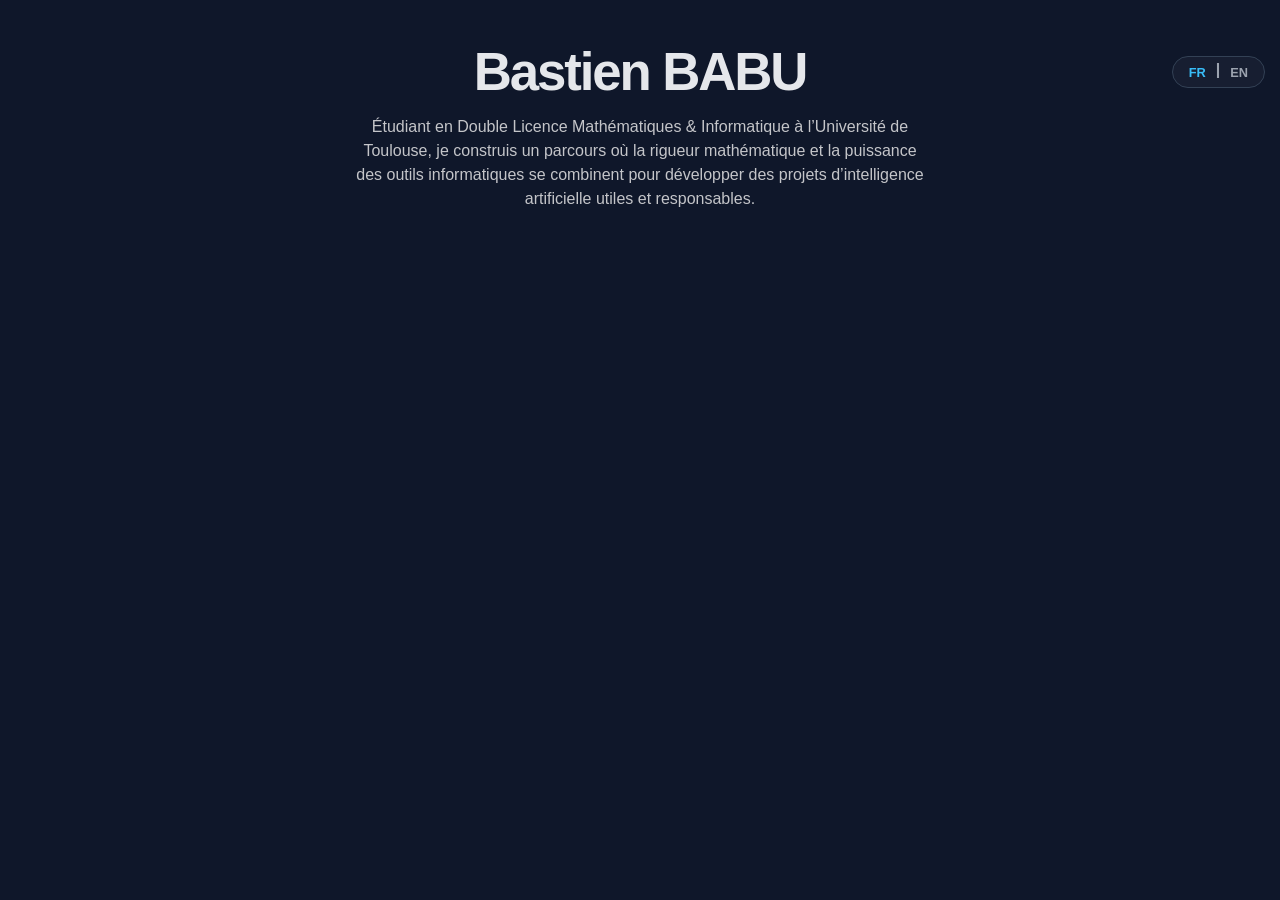
==== index.html @ a05d89ae "postionnement et design du boutonlangue" ====
<!DOCTYPE html>
<html lang="fr">
<head>
    <meta charset="UTF-8">
    <meta name="viewport" content="width=device-width, initial-scale=1.0">
    <title>Bastien BABU | Mathématiques & Informatique</title>
    <link rel="stylesheet" href="css/style.css">
</head>

<body>

    <header>
        <div class="hero">
            <div class="lang-choice">
                <button id="fr-btn" class="btn-langue active">FR</button>
                <span class="pipe">|</span>
                <button id="en-btn" class="btn-langue">EN</button>
            </div>
            
            <h1 class="h-name">Bastien BABU</h1>
            <p class="h-para"> Étudiant en Double Licence Mathématiques & Informatique à l’Université de Toulouse, 
                je construis un parcours où la rigueur mathématique et la puissance des outils informatiques 
                se combinent pour développer des projets d’intelligence artificielle utiles et responsables.
            </p>
        </div>
        

    </header>

    <main> 
        <section id="hero">
        </section>

        
    </main>

    <script src="js/script.js"></script>
</body>
</html>
---- css/style.css ----
* {
    margin:0;
    padding:0;
    box-sizing: border-box;
}

body {
    background-color: #0f172a;
    color: #d1d5db;           
    font-family: -apple-system, sans-serif; 
    padding: 30px 40px;
}

.hero {
    max-width: 800px;     
    margin: 10px auto 80px auto; 
    text-align: center;   
    position: relative;
}

.h-name {
    color: #e5e7eb;     
    font-size: 3.3rem;
    font-weight: 800;
    letter-spacing: -0.04em; 
    margin-bottom: 12px;
    line-height: 1.2;
}

.h-para {
    font-size: 1rem;
    color: #c4c5c9;
    max-width: 580px;
    margin: 0 auto;
    text-align: center;
    line-height: 1.5;
}

.lang-choice {
    position: absolute;
    top: 16px;
    right: -225px;
    
    background: rgba(255, 255, 255, 0.03); 
    border: 1px solid #334155;            
    padding: 6px 16px;
    border-radius: 100px;                
    
    display: flex;
    align-items: center;
    gap: 10px;
}

.pipe {
    color: #9ca3af; 
    font-weight: 600;
    position: relative;
    top: -2px;
}

.btn-langue {
    background: none;
    border: none;
    color: #9ca3af;      
    font-size: 0.8rem;
    font-weight: 700;
    cursor: pointer;
}

.btn-langue.active {
    color: #38bdf8;      
}
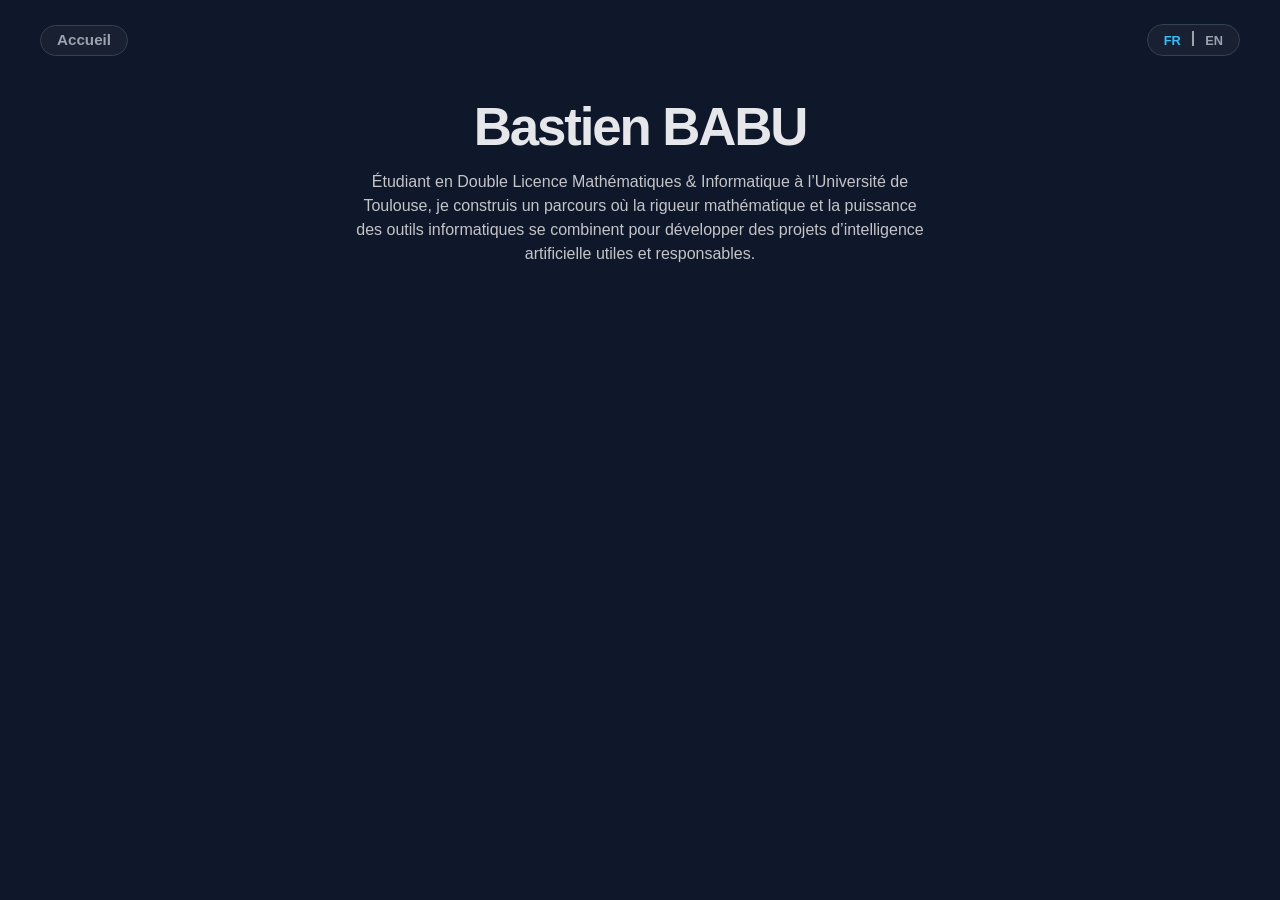
==== commit 04cc59f7: "ajout nav bar minimaliste et ajustement des positions" ====
--- a/index.html
+++ b/index.html
@@ -3,32 +3,35 @@
 <head>
     <meta charset="UTF-8">
     <meta name="viewport" content="width=device-width, initial-scale=1.0">
-    <title>Bastien BABU | Mathématiques & Informatique</title>
+    <title>Bastien BABU | Home</title>
     <link rel="stylesheet" href="css/style.css">
 </head>
 
 <body>
 
-    <header>
-        <div class="hero">
-            <div class="lang-choice">
-                <button id="fr-btn" class="btn-langue active">FR</button>
-                <span class="pipe">|</span>
-                <button id="en-btn" class="btn-langue">EN</button>
-            </div>
-            
+    <!-- Header des boutons flottant -->
+    <header class="top-ctrl">
+        <div class="btn-container">
+            <button class="home-btn" onclick="window.location.href='index.html'">
+                Accueil
+            </button>
+        </div>
+
+        <div class="btn-container">
+            <button id="fr-btn" class="btn-langue active">FR</button>
+            <span class="pipe">|</span>
+            <button id="en-btn" class="btn-langue">EN</button>
+        </div>  
+    </header>
+
+    <main> 
+        <!-- Hero section -->
+        <section id="hero">
             <h1 class="h-name">Bastien BABU</h1>
             <p class="h-para"> Étudiant en Double Licence Mathématiques & Informatique à l’Université de Toulouse, 
                 je construis un parcours où la rigueur mathématique et la puissance des outils informatiques 
                 se combinent pour développer des projets d’intelligence artificielle utiles et responsables.
             </p>
-        </div>
-        
-
-    </header>
-
-    <main> 
-        <section id="hero">
         </section>
 
         
--- a/css/style.css
+++ b/css/style.css
@@ -9,40 +9,63 @@
     background-color: #0f172a;
     color: #d1d5db;           
     font-family: -apple-system, sans-serif; 
-    padding: 30px 40px;
+    padding: 100px 40px;
 }
 
-.hero {
-    max-width: 800px;     
-    margin: 10px auto 80px auto; 
-    text-align: center;   
-    position: relative;
+.top-ctrl {
+    position: fixed;
+    top: 24px;
+    left: 40px;
+    right: 40px;
+
+    display: flex;
+    justify-content: space-between;
+    align-items: center;
+
 }
 
-.h-name {
+.home-btn {
+    background: none;
+    border: none;
+    font-size: 0.95rem;
+    font-weight: 600;
+    color: #9ca3af;
+    cursor: pointer;
+    position: relative;
+    top: -1px;
+}
+
+.home-btn:hover {
+    color: #38bdf8;
+    transition: 300ms;
+}
+
+#hero {
+    max-width: 800px;     
+    margin: -5px auto 80px auto; 
+    text-align: center;   
+}
+
+#hero h1{
     color: #e5e7eb;     
     font-size: 3.3rem;
     font-weight: 800;
     letter-spacing: -0.04em; 
     margin-bottom: 12px;
     line-height: 1.2;
+
 }
 
-.h-para {
+#hero p{
     font-size: 1rem;
     color: #c4c5c9;
     max-width: 580px;
     margin: 0 auto;
-    text-align: center;
     line-height: 1.5;
 }
 
-.lang-choice {
-    position: absolute;
-    top: 16px;
-    right: -225px;
-    
-    background: rgba(255, 255, 255, 0.03); 
+.btn-container {
+    background: rgba(255, 255, 255, 0.04); 
     border: 1px solid #334155;            
     padding: 6px 16px;
     border-radius: 100px;                
@@ -76,3 +99,4 @@
 
 
 
+
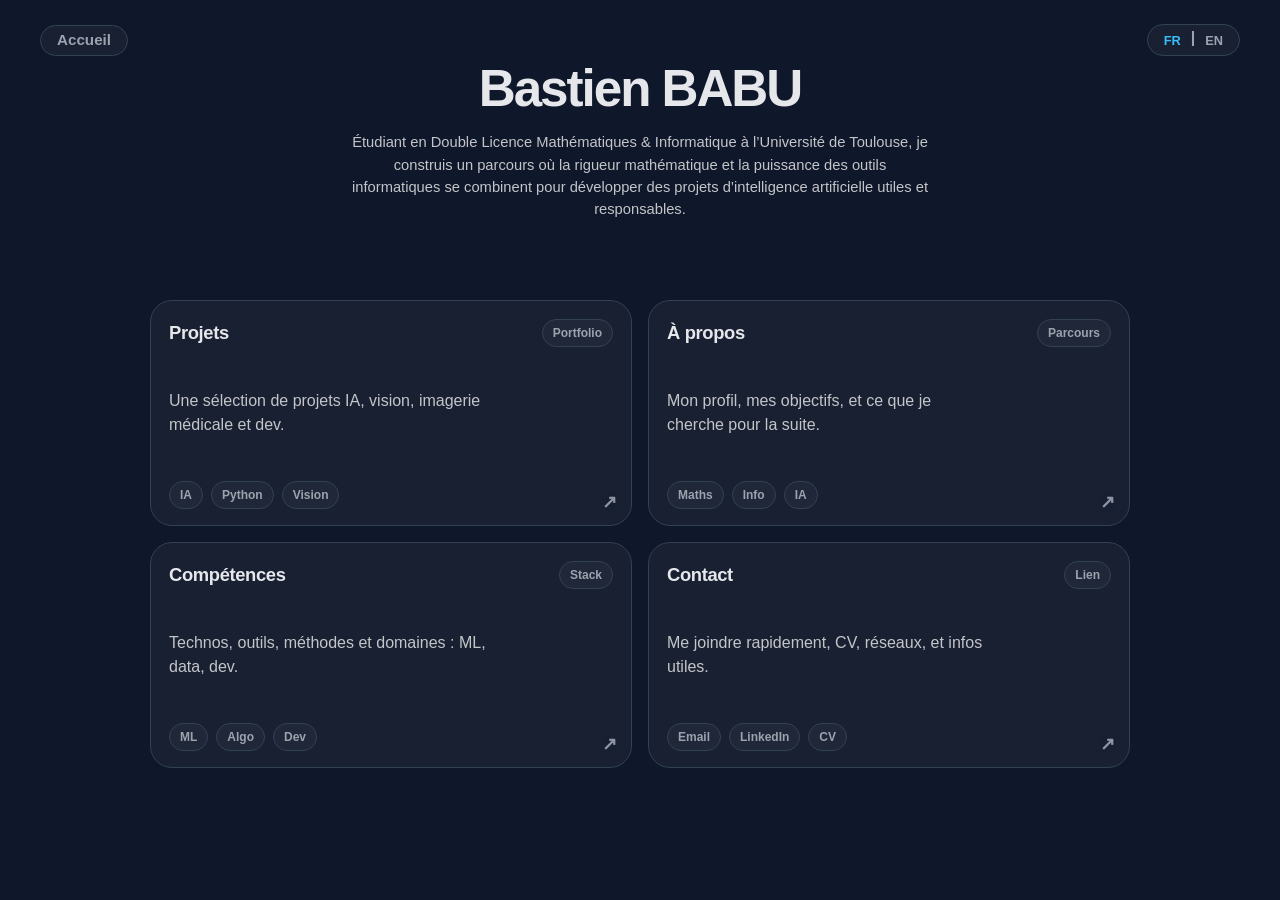
==== commit 9b628f97: "Reprise site + ajout des 4 grilles ( noms temporaires)" ====
--- a/index.html
+++ b/index.html
@@ -34,6 +34,58 @@
             </p>
         </section>
 
+        <!-- Corps de page, Grid section -->
+        <section class="nav-grid" aria-label="Navigation principale">
+            <a class="nav-card" href="projects.html">
+                <div class="nav-card-top">
+                <h2>Projets</h2>
+                <span class="nav-chip">Portfolio</span>
+                </div>
+                <p>Une sélection de projets IA, vision, imagerie médicale et dev.</p>
+                <div class="nav-tags">
+                <span>IA</span><span>Python</span><span>Vision</span>
+                </div>
+                <span class="nav-arrow" aria-hidden="true">↗</span>
+            </a>
+
+            <a class="nav-card" href="about.html">
+                <div class="nav-card-top">
+                <h2>À propos</h2>
+                <span class="nav-chip">Parcours</span>
+                </div>
+                <p>Mon profil, mes objectifs, et ce que je cherche pour la suite.</p>
+                <div class="nav-tags">
+                <span>Maths</span><span>Info</span><span>IA</span>
+                </div>
+                <span class="nav-arrow" aria-hidden="true">↗</span>
+            </a>
+
+            <a class="nav-card" href="skills.html">
+                <div class="nav-card-top">
+                <h2>Compétences</h2>
+                <span class="nav-chip">Stack</span>
+                </div>
+                <p>Technos, outils, méthodes et domaines : ML, data, dev.</p>
+                <div class="nav-tags">
+                <span>ML</span><span>Algo</span><span>Dev</span>
+                </div>
+                <span class="nav-arrow" aria-hidden="true">↗</span>
+            </a>
+
+            <a class="nav-card" href="contact.html">
+                <div class="nav-card-top">
+                <h2>Contact</h2>
+                <span class="nav-chip">Lien</span>
+                </div>
+                <p>Me joindre rapidement, CV, réseaux, et infos utiles.</p>
+                <div class="nav-tags">
+                <span>Email</span><span>LinkedIn</span><span>CV</span>
+                </div>
+                <span class="nav-arrow" aria-hidden="true">↗</span>
+            </a>
+        </section>
+
+
         
     </main>
 
--- a/css/style.css
+++ b/css/style.css
@@ -9,7 +9,7 @@
     background-color: #0f172a;
     color: #d1d5db;           
     font-family: -apple-system, sans-serif; 
-    padding: 100px 40px;
+    padding: 68px 40px;
 }
 
 .top-ctrl {
@@ -37,18 +37,18 @@
 
 .home-btn:hover {
     color: #38bdf8;
-    transition: 300ms;
+    transition: 200ms;
 }
 
 #hero {
     max-width: 800px;     
-    margin: -5px auto 80px auto; 
-    text-align: center;   
+    margin: -10px auto 80px auto; 
+    text-align: center;  
 }
 
 #hero h1{
     color: #e5e7eb;     
-    font-size: 3.3rem;
+    font-size: 3.2rem;
     font-weight: 800;
     letter-spacing: -0.04em; 
     margin-bottom: 12px;
@@ -57,7 +57,7 @@
 }
 
 #hero p{
-    font-size: 1rem;
+    font-size: 0.92rem;
     color: #c4c5c9;
     max-width: 580px;
     margin: 0 auto;
@@ -100,3 +100,150 @@
 
 
 
+
+
+
+
+
+
+
+
+
+
+
+
+
+
+
+
+
+
+
+
+/* --- NAV GRID (4 grosses tuiles 2x2) --- */
+.nav-grid{
+    max-width: 980px;
+    margin: 26px auto 0 auto;
+
+    display: grid;
+    grid-template-columns: 1fr 1fr;
+    gap: 16px;
+
+    /* Prend “tout le reste” visuellement */
+    min-height: 52vh;
+}
+
+.nav-card{
+    position: relative;
+    overflow: hidden;
+    text-decoration: none;
+
+    background: rgba(255,255,255,0.04);
+    border: 1px solid #334155;
+    border-radius: 22px;
+
+    padding: 18px 18px 16px 18px;
+
+    display: flex;
+    flex-direction: column;
+    justify-content: space-between;
+
+    transition: transform 220ms ease, border-color 220ms ease, background 220ms ease;
+}
+
+/* Top line (titre + chip) */
+.nav-card-top{
+    display: flex;
+    align-items: center;
+    justify-content: space-between;
+    gap: 12px;
+}
+
+.nav-card h2{
+    color: #e5e7eb;
+    font-size: 1.15rem;
+    font-weight: 800;
+    letter-spacing: -0.02em;
+}
+
+.nav-chip{
+    font-size: 0.75rem;
+    font-weight: 800;
+    color: #9ca3af;
+    border: 1px solid #334155;
+    background: rgba(255,255,255,0.03);
+    padding: 6px 10px;
+    border-radius: 100px;
+}
+
+/* Preview text */
+.nav-card p{
+    margin-top: 12px;
+    color: #c4c5c9;
+    line-height: 1.5;
+    max-width: 36ch;
+}
+
+/* Tags */
+.nav-tags{
+    display: flex;
+    gap: 8px;
+    flex-wrap: wrap;
+    margin-top: 14px;
+}
+
+.nav-tags span{
+    font-size: 0.75rem;
+    font-weight: 800;
+    color: #9ca3af;
+
+    border: 1px solid #334155;
+    background: rgba(255,255,255,0.03);
+    padding: 6px 10px;
+    border-radius: 100px;
+}
+
+/* Arrow indicator */
+.nav-arrow{
+    position: absolute;
+    right: 14px;
+    bottom: 12px;
+    color: #9ca3af;
+    font-weight: 900;
+    font-size: 1.1rem;
+    opacity: 0.9;
+    transform: translateY(0);
+    transition: transform 220ms ease, color 220ms ease;
+}
+
+/* Premium hover */
+.nav-card:hover{
+    transform: translateY(-2px);
+    border-color: rgba(56,189,248,0.75);
+    background: rgba(255,255,255,0.055);
+}
+
+.nav-card:hover .nav-arrow{
+    color: #38bdf8;
+    transform: translateY(-2px);
+}
+
+/* Accessibilité (clavier) */
+.nav-card:focus{
+    outline: none;
+}
+
+.nav-card:focus-visible{
+    border-color: #38bdf8;
+    box-shadow: 0 0 0 3px rgba(56,189,248,0.18);
+}
+
+/* Responsive */
+@media (max-width: 760px){
+    .nav-grid{
+        grid-template-columns: 1fr;
+        min-height: auto;
+    }
+}
+
+
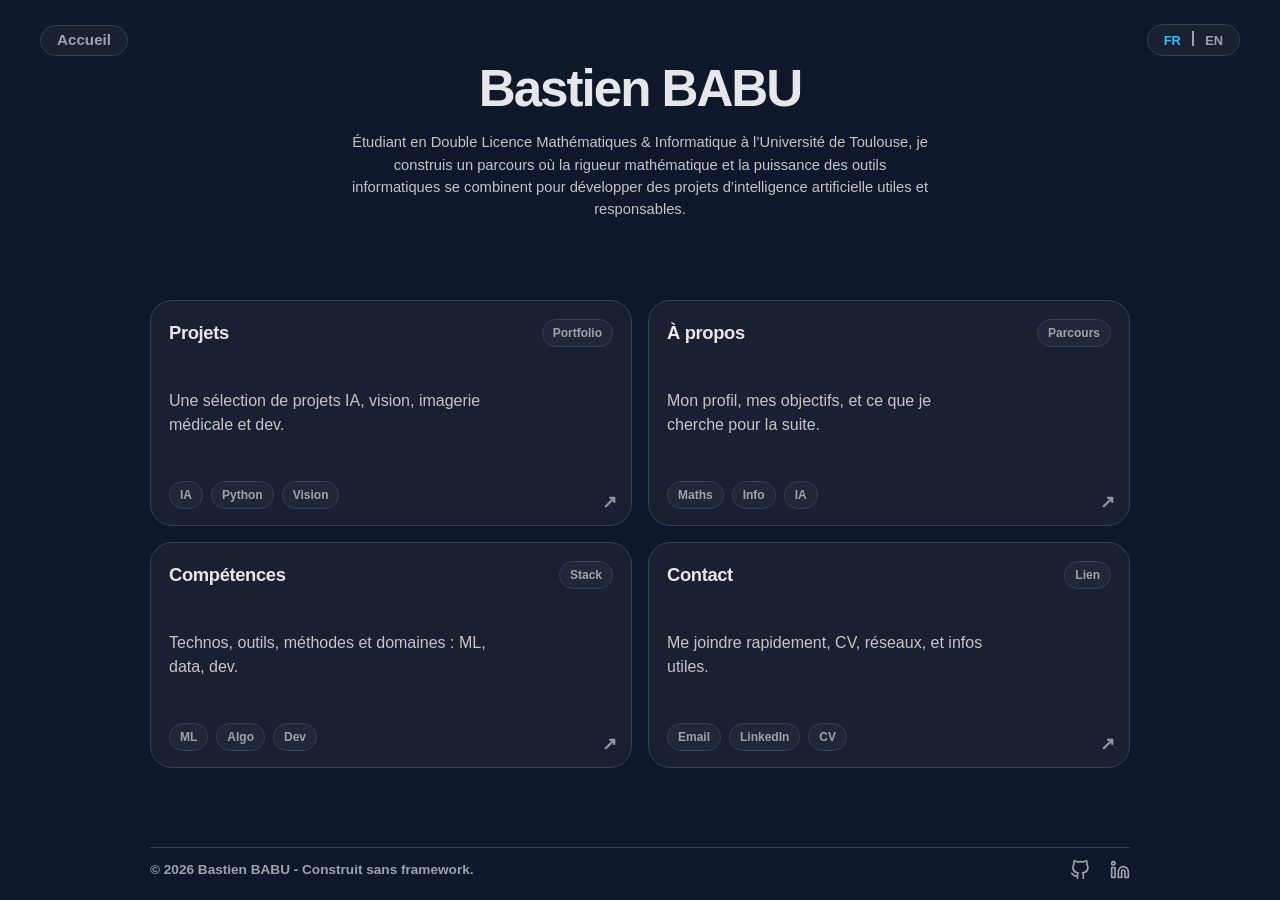
==== commit 5b3d6474: "Ajout footer, copyright + réseaux sociaux (linkedin, github)" ====
--- a/index.html
+++ b/index.html
@@ -89,6 +89,29 @@
         
     </main>
 
+
+    <footer class="site-footer">
+        <div class="footer-content">
+            <p>© 2026 Bastien BABU - Construit sans framework.</p>
+            
+            <div class="social-links">
+                <a href="https://github.com/ByNeex" target="_blank" rel="noopener noreferrer" aria-label="GitHub de Bastien">
+                    <svg viewBox="0 0 24 24" width="20" height="20" stroke="currentColor" stroke-width="2" fill="none" stroke-linecap="round" stroke-linejoin="round">
+                        <path d="M9 19c-5 1.5-5-2.5-7-3m14 6v-3.87a3.37 3.37 0 0 0-.94-2.61c3.14-.35 6.44-1.54 6.44-7A5.44 5.44 0 0 0 20 4.77 5.07 5.07 0 0 0 19.91 1S18.73.65 16 2.48a13.38 13.38 0 0 0-7 0C6.27.65 5.09 1 5.09 1A5.07 5.07 0 0 0 5 4.77a5.44 5.44 0 0 0-1.5 3.78c0 5.42 3.3 6.61 6.44 7A3.37 3.37 0 0 0 9 18.13V22"></path>
+                    </svg>
+                </a>
+                
+                <a href="https://www.linkedin.com/in/bastien-babu" target="_blank" rel="noopener noreferrer" aria-label="LinkedIn de Bastien">
+                    <svg viewBox="0 0 24 24" width="20" height="20" stroke="currentColor" stroke-width="2" fill="none" stroke-linecap="round" stroke-linejoin="round">
+                        <path d="M16 8a6 6 0 0 1 6 6v7h-4v-7a2 2 0 0 0-2-2 2 2 0 0 0-2 2v7h-4v-7a6 6 0 0 1 6-6z"></path>
+                        <rect x="2" y="9" width="4" height="12"></rect>
+                        <circle cx="4" cy="4" r="2"></circle>
+                    </svg>
+                </a>
+            </div>
+        </div>
+    </footer>
+
     <script src="js/script.js"></script>
 </body>
 </html>
--- a/css/style.css
+++ b/css/style.css
@@ -9,7 +9,7 @@
     background-color: #0f172a;
     color: #d1d5db;           
     font-family: -apple-system, sans-serif; 
-    padding: 68px 40px;
+    padding: 68px 40px 20px;
 }
 
 .top-ctrl {
@@ -247,3 +247,54 @@
 }
 
 
+/* --- FOOTER --- */
+.site-footer {
+    max-width: 980px;
+    margin: 79px auto 0px auto; /* Centre le footer par rapport à la grille */
+    padding-top: 12px;
+    border-top: 1px solid #334155; /* Petite ligne subtile de séparation */
+}
+
+.footer-content {
+    display: flex;
+    justify-content: space-between;
+    align-items: center;
+    flex-wrap: wrap;
+    gap: 16px;
+}
+
+.site-footer p {
+    color: #9ca3af;
+    font-size: 0.85rem;
+    font-weight: 600;
+}
+
+.social-links {
+    display: flex;
+    gap: 20px;
+}
+
+.social-links a {
+    color: #9ca3af;
+    transition: color 200ms ease, transform 200ms ease;
+    display: flex;
+    align-items: center;
+    justify-content: center;
+}
+
+/* Effet de survol identique à tes boutons d'accueil */
+.social-links a:hover {
+    color: #38bdf8;
+    transform: translateY(-2px);
+}
+
+/* Responsive pour les téléphones : on centre tout */
+@media (max-width: 600px) {
+    .footer-content {
+        flex-direction: column;
+        justify-content: center;
+        text-align: center;
+    }
+}
+
+
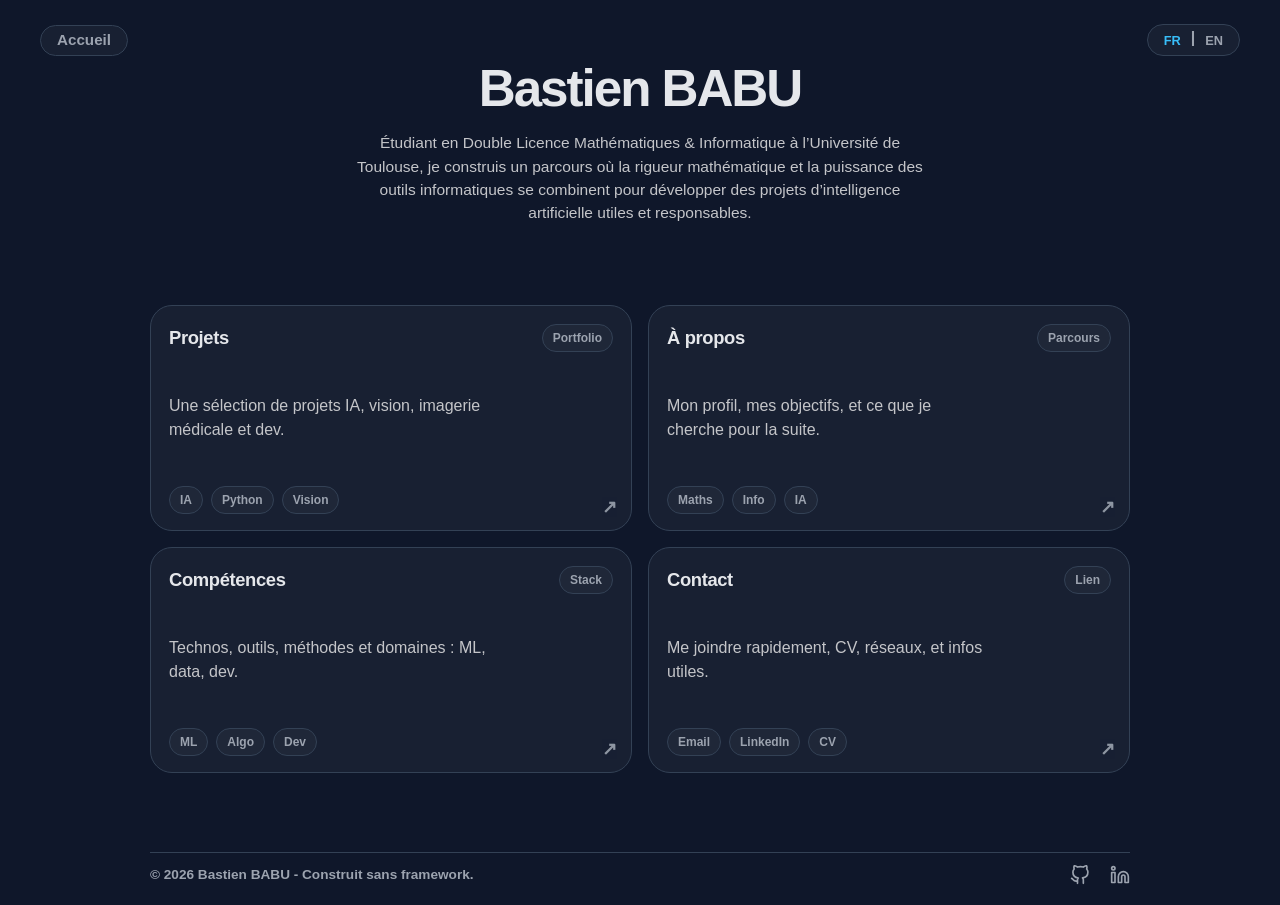
==== commit 0a1710c8: "Ajout page A propos" ====
--- a/index.html
+++ b/index.html
@@ -3,7 +3,7 @@
 <head>
     <meta charset="UTF-8">
     <meta name="viewport" content="width=device-width, initial-scale=1.0">
-    <title>Bastien BABU | Home</title>
+    <title>Bastien BABU | Accueil</title>
     <link rel="stylesheet" href="css/style.css">
 </head>
 
@@ -18,10 +18,10 @@
         </div>
 
         <div class="btn-container">
-            <button id="fr-btn" class="btn-langue active">FR</button>
+            <span class="btn-langue active">FR</span>
             <span class="pipe">|</span>
-            <button id="en-btn" class="btn-langue">EN</button>
-        </div>  
+            <a href="en/index.html" class="btn-langue" style="text-decoration: none;">EN</a>
+        </div> 
     </header>
 
     <main> 
--- a/css/style.css
+++ b/css/style.css
@@ -1,3 +1,6 @@
+
+
+/* -- Page principale -- */
 
 * {
     margin:0;
@@ -57,7 +60,7 @@
 }
 
 #hero p{
-    font-size: 0.92rem;
+    font-size: 0.97rem;
     color: #c4c5c9;
     max-width: 580px;
     margin: 0 auto;
@@ -97,30 +100,7 @@
 
 
 
-
-
-
-
-
-
-
-
-
-
-
-
-
-
-
-
-
-
-
-
-
-
-
-/* --- NAV GRID (4 grosses tuiles 2x2) --- */
+/* --- Grille de Navigation (4) --- */
 .nav-grid{
     max-width: 980px;
     margin: 26px auto 0 auto;
@@ -129,7 +109,6 @@
     grid-template-columns: 1fr 1fr;
     gap: 16px;
 
-    /* Prend “tout le reste” visuellement */
     min-height: 52vh;
 }
 
@@ -151,7 +130,7 @@
     transition: transform 220ms ease, border-color 220ms ease, background 220ms ease;
 }
 
-/* Top line (titre + chip) */
+
 .nav-card-top{
     display: flex;
     align-items: center;
@@ -176,7 +155,6 @@
     border-radius: 100px;
 }
 
-/* Preview text */
 .nav-card p{
     margin-top: 12px;
     color: #c4c5c9;
@@ -184,7 +162,6 @@
     max-width: 36ch;
 }
 
-/* Tags */
 .nav-tags{
     display: flex;
     gap: 8px;
@@ -203,7 +180,6 @@
     border-radius: 100px;
 }
 
-/* Arrow indicator */
 .nav-arrow{
     position: absolute;
     right: 14px;
@@ -216,7 +192,6 @@
     transition: transform 220ms ease, color 220ms ease;
 }
 
-/* Premium hover */
 .nav-card:hover{
     transform: translateY(-2px);
     border-color: rgba(56,189,248,0.75);
@@ -228,7 +203,6 @@
     transform: translateY(-2px);
 }
 
-/* Accessibilité (clavier) */
 .nav-card:focus{
     outline: none;
 }
@@ -238,7 +212,6 @@
     box-shadow: 0 0 0 3px rgba(56,189,248,0.18);
 }
 
-/* Responsive */
 @media (max-width: 760px){
     .nav-grid{
         grid-template-columns: 1fr;
@@ -250,9 +223,9 @@
 /* --- FOOTER --- */
 .site-footer {
     max-width: 980px;
-    margin: 79px auto 0px auto; /* Centre le footer par rapport à la grille */
+    margin: 79px auto 0px auto; 
     padding-top: 12px;
-    border-top: 1px solid #334155; /* Petite ligne subtile de séparation */
+    border-top: 1px solid #334155; 
 }
 
 .footer-content {
@@ -282,13 +255,12 @@
     justify-content: center;
 }
 
-/* Effet de survol identique à tes boutons d'accueil */
+/* Effet de survol identique*/
 .social-links a:hover {
     color: #38bdf8;
     transform: translateY(-2px);
 }
 
-/* Responsive pour les téléphones : on centre tout */
 @media (max-width: 600px) {
     .footer-content {
         flex-direction: column;
@@ -298,3 +270,331 @@
 }
 
 
+/* --- PAGE PROJETS --- */
+.projects-container {
+    max-width: 980px;
+    margin: 40px auto;
+    display: flex;
+    flex-direction: column;
+    gap: 80px;
+}
+
+.project-row {
+    display: flex;
+    align-items: center;
+    gap: 40px;
+}
+
+/* Inversion de l'ordre entre chaque projet */
+.project-row:nth-child(even) {
+    flex-direction: row-reverse;
+}
+
+.project-text {
+    flex: 1;
+}
+
+.project-text h2.long-title {
+    font-size: 1.60rem;
+    letter-spacing: -0.02em;
+
+}
+
+/* -- Stage -- */
+.project-text h2.long-title-stage {
+    font-size: 1.8rem;
+
+}
+
+.project-text h2 {
+    color: #e5e7eb;
+    font-size: 1.8rem;
+    margin-top: 0; 
+    margin-bottom: 12px;
+}
+
+.project-text p {
+    color: #c4c5c9;
+    line-height: 1.6;
+    margin-top: 16px;
+    margin-bottom: 24px;
+}
+
+/* --- Boutons des projets --- */
+.project-actions {
+    display: flex;
+    gap: 16px;
+}
+
+.btn-primary {
+    background-color: rgba(56, 189, 248, 0.1);
+    color: #38bdf8;
+    border: 1px solid rgba(56, 189, 248, 0.3);
+    padding: 10px 20px;
+    border-radius: 8px;
+    font-size: 0.9rem;
+    font-weight: 600;
+    cursor: pointer;
+    transition: all 200ms ease;
+}
+
+.btn-primary:hover:not(:disabled) {
+    background-color: rgba(56, 189, 248, 0.2);
+    border-color: #38bdf8;
+    transform: translateY(-2px);
+}
+
+.btn-primary.disabled {
+    background-color: rgba(255, 255, 255, 0.02);
+    color: #64748b;
+    border-color: #334155;
+    cursor: not-allowed;
+}
+
+/* --- Image à droite --- */
+.project-visual {
+    flex: 1;
+    height: 280px;
+    border-radius: 16px;
+    border: 1px solid #334155;
+    background-color: rgba(255,255,255,0.02);
+    position: relative;
+    overflow: hidden;
+}
+
+/* Blocage du stage en cours*/
+.wip-overlay {
+    position: absolute;
+    inset: 0;
+    background: repeating-linear-gradient(
+        45deg,
+        rgba(15, 23, 42, 0.9),
+        rgba(15, 23, 42, 0.9) 10px,
+        rgba(30, 41, 59, 0.9) 10px,
+        rgba(30, 41, 59, 0.9) 20px
+    );
+    display: flex;
+    justify-content: center;
+    align-items: center;
+}
+
+.wip-overlay span {
+    background: #0f172a;
+    padding: 8px 16px;
+    border-radius: 100px;
+    border: 1px solid #334155;
+    font-size: 0.85rem;
+    font-weight: 700;
+    color: #9ca3af;
+}
+
+@media (max-width: 768px) {
+    .project-row, .project-row:nth-child(even) {
+        flex-direction: column;
+    }
+    .project-visual {
+        width: 100%;
+        height: 200px;
+    }
+}
+
+/* --- Ajustement hauteur entre titre projets et Image d'aperçu --- */
+
+.project-row {
+    display: flex;
+    align-items: center; 
+    gap: 40px;
+}
+
+
+.project-visual {
+    flex: 1;
+    height: 300px; 
+    border-radius: 16px;
+    border: 1px solid #334155;
+    background-color: rgba(255,255,255,0.02);
+    position: relative;
+    overflow: hidden;
+    margin-top: 5px; 
+    transition: transform 0.3s ease, border-color 0.3s ease, box-shadow 0.3s ease;
+}
+
+.project-visual-link {
+    flex: 1; 
+    text-decoration: none;
+}
+
+.project-visual-link:hover .project-visual {
+    transform: scale(1.02);
+    border-color: #38bdf8; 
+    box-shadow: 0 10px 30px rgba(56, 189, 248, 0.25);
+    cursor: pointer;
+}
+
+.project-visual img {
+    width: 100%;
+    height: 100%;
+    object-fit: cover;
+    filter: contrast(1.2) saturate(1.1) brightness(0.95);
+    transition: filter 0.3s ease;
+}
+
+.project-visual-link:hover img {
+    filter: contrast(1.2) saturate(1.2) brightness(1.0);
+}
+
+
+/* --- PAGE ABOUT : BENTO BOX --- */
+/* --- PAGE ABOUT : DESIGN HYBRIDE (AIR LIBRE + CARTES) --- */
+
+.about-page-hybrid {
+    max-width: 1100px;
+    margin: 60px auto;
+    padding: 0 20px;
+}
+
+/* --- SECTION 1 : HERO (À L'AIR LIBRE) --- */
+.about-hero-open {
+    display: flex;
+    align-items: center;
+    justify-content: space-between;
+    gap: 60px;
+    margin-bottom: 80px;
+}
+
+.hero-text-content {
+    flex: 1.2;
+}
+
+.huge-name {
+    font-size: 3.2rem; /* Un très gros titre pour asseoir le design */
+    margin: 0 0 10px 0;
+    line-height: 1.1;
+    color: var(--text-color, #e5e7eb);
+}
+
+.accent-subtitle {
+    font-size: 1.2rem;
+    color: var(--accent-color, #38bdf8);
+    font-weight: 500;
+    margin-bottom: 27px;
+}
+
+.bio-paragraph {
+    font-size: 1.02rem;
+    line-height: 1.8;
+    color: #c4c5c9;
+    margin-bottom: 30px;
+    max-width: 600px;
+}
+
+.cv-actions-open {
+    display: flex;
+    gap: 20px;
+}
+
+/* L'image qui flotte */
+.hero-visual-content {
+    flex: 0.8;
+    position: relative;
+    display: flex;
+    justify-content: center;
+}
+
+.floating-profile-pic {
+    width: 100%;
+    max-width: 330px;
+    border-radius: 20px;
+    position: relative;
+    z-index: 2;
+    box-shadow: 0 20px 40px rgba(0, 0, 0, 0.4);
+}
+
+.glow-effect-open {
+    position: absolute;
+    top: 50%;
+    left: 50%;
+    transform: translate(-50%, -50%);
+    width: 300px;
+    height: 300px;
+    background: var(--accent-color, #3498db);
+    filter: blur(100px);
+    opacity: 0.25;
+    z-index: 1;
+}
+
+/* --- SECTION 3 : PASSIONS (CARTES GLASSMORPHISM) --- */
+.passions-hybrid {
+    margin-top: 80px;
+}
+
+.section-floating-title {
+    font-size: 2.5rem;
+    text-align: center;
+    margin-bottom: 50px;
+    color: var(--text-color, #e5e7eb);
+}
+
+.hybrid-grid {
+    display: grid;
+    grid-template-columns: repeat(3, 1fr);
+    gap: 30px;
+}
+
+.glass-card {
+    background: rgba(255, 255, 255, 0.02); /* Fond presque invisible */
+    border: 1px solid rgba(255, 255, 255, 0.05); /* Bordure extrêmement fine */
+    padding: 40px 30px;
+    border-radius: 16px;
+    transition: transform 0.3s ease, background 0.3s ease, border-color 0.3s ease;
+    /* --- NOUVEAU : Centrage du contenu --- */
+    display: flex;
+    flex-direction: column;
+    align-items: center; /* Centre l'icône */
+    text-align: center;  /* Centre le texte et le titre */
+}
+
+.glass-card:hover {
+    transform: translateY(-5px);
+    background: rgba(255, 255, 255, 0.05);
+    border-color: rgba(52, 152, 219, 0.4);
+}
+
+.card-icon {
+    font-size: 2.5rem;
+    margin-bottom: 20px;
+}
+
+.glass-card h4 {
+    font-size: 1.3rem;
+    color: var(--accent-color, #3498db);
+    margin-bottom: 15px;
+}
+
+.glass-card p {
+    color: rgba(255, 255, 255, 0.7);
+    line-height: 1.6;
+    font-size: 0.95rem;
+}
+
+/* Responsive */
+@media (max-width: 900px) {
+    .about-hero-open {
+        flex-direction: column-reverse;
+        text-align: center;
+        gap: 40px;
+    }
+    .cv-actions-open {
+        justify-content: center;
+    }
+    .mindset-quote-open p {
+        border-left: none;
+        border-top: 4px solid var(--accent-color, #3498db);
+        padding-left: 0;
+        padding-top: 20px;
+        text-align: center;
+    }
+    .hybrid-grid {
+        grid-template-columns: 1fr;
+    }
+}
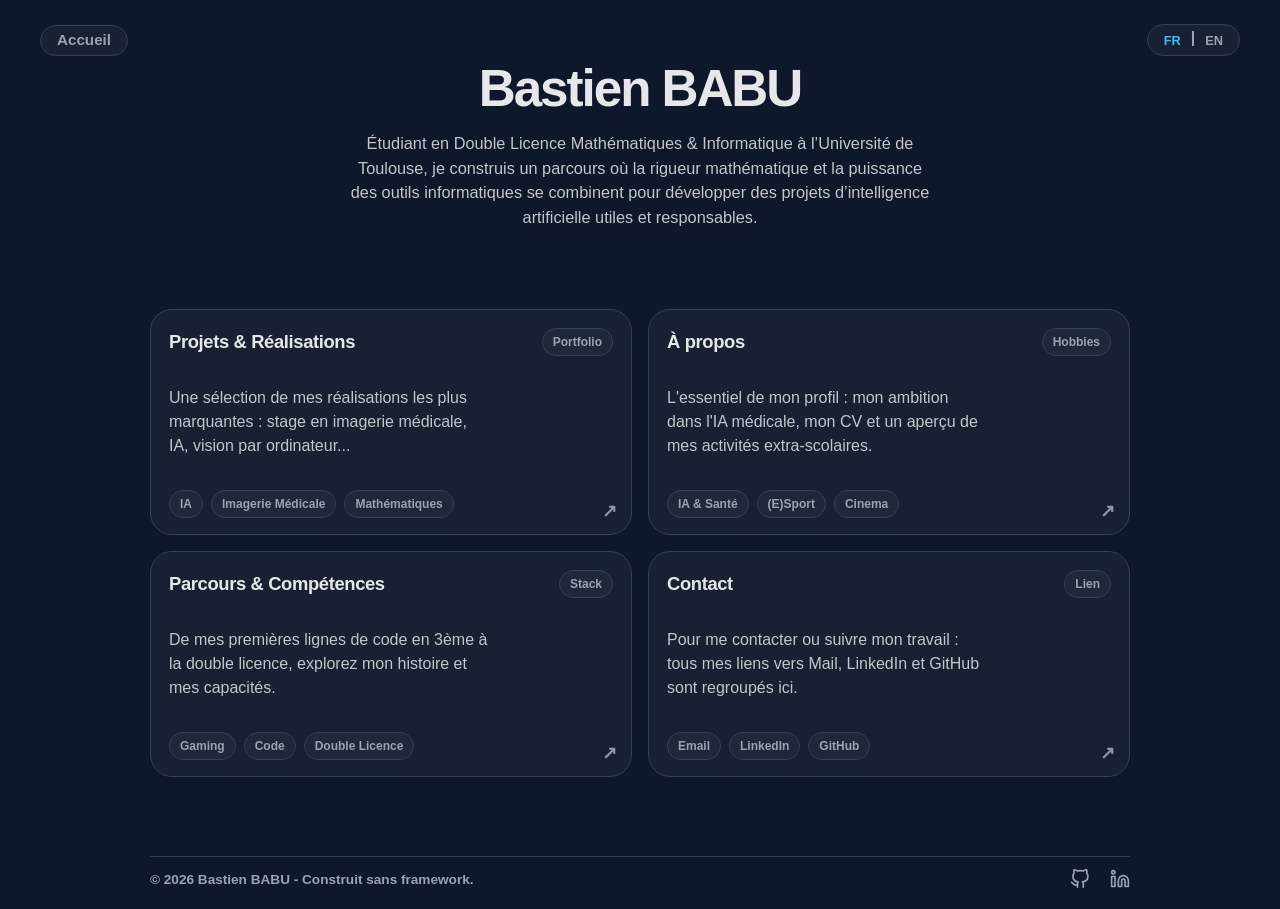
==== commit fcb8930f: "amélioration page accueil et traduction en retour" ====
--- a/index.html
+++ b/index.html
@@ -38,12 +38,12 @@
         <section class="nav-grid" aria-label="Navigation principale">
             <a class="nav-card" href="projects.html">
                 <div class="nav-card-top">
-                <h2>Projets</h2>
+                <h2>Projets & Réalisations</h2>
                 <span class="nav-chip">Portfolio</span>
                 </div>
-                <p>Une sélection de projets IA, vision, imagerie médicale et dev.</p>
+                <p>Une sélection de mes réalisations les plus marquantes : stage en imagerie médicale, IA, vision par ordinateur...</p>
                 <div class="nav-tags">
-                <span>IA</span><span>Python</span><span>Vision</span>
+                <span>IA</span><span>Imagerie Médicale</span><span>Mathématiques</span>
                 </div>
                 <span class="nav-arrow" aria-hidden="true">↗</span>
             </a>
@@ -51,23 +51,23 @@
             <a class="nav-card" href="about.html">
                 <div class="nav-card-top">
                 <h2>À propos</h2>
-                <span class="nav-chip">Parcours</span>
+                <span class="nav-chip">Hobbies</span>
                 </div>
-                <p>Mon profil, mes objectifs, et ce que je cherche pour la suite.</p>
+                <p>L'essentiel de mon profil : mon ambition dans l'IA médicale, mon CV et un aperçu de mes activités extra-scolaires.</p>
                 <div class="nav-tags">
-                <span>Maths</span><span>Info</span><span>IA</span>
+                <span>IA & Santé</span><span>(E)Sport</span><span>Cinema</span>
                 </div>
                 <span class="nav-arrow" aria-hidden="true">↗</span>
             </a>
 
             <a class="nav-card" href="skills.html">
                 <div class="nav-card-top">
-                <h2>Compétences</h2>
+                <h2>Parcours & Compétences</h2>
                 <span class="nav-chip">Stack</span>
                 </div>
-                <p>Technos, outils, méthodes et domaines : ML, data, dev.</p>
+                <p>De mes premières lignes de code en 3ème à la double licence, explorez mon histoire et mes capacités.</p>
                 <div class="nav-tags">
-                <span>ML</span><span>Algo</span><span>Dev</span>
+                <span>Gaming</span><span>Code</span><span>Double Licence</span>
                 </div>
                 <span class="nav-arrow" aria-hidden="true">↗</span>
             </a>
@@ -77,9 +77,9 @@
                 <h2>Contact</h2>
                 <span class="nav-chip">Lien</span>
                 </div>
-                <p>Me joindre rapidement, CV, réseaux, et infos utiles.</p>
+                <p>Pour me contacter ou suivre mon travail : tous mes liens vers Mail, LinkedIn et GitHub sont regroupés ici.</p>
                 <div class="nav-tags">
-                <span>Email</span><span>LinkedIn</span><span>CV</span>
+                <span>Email</span><span>LinkedIn</span><span>GitHub</span>
                 </div>
                 <span class="nav-arrow" aria-hidden="true">↗</span>
             </a>
--- a/css/style.css
+++ b/css/style.css
@@ -60,7 +60,7 @@
 }
 
 #hero p{
-    font-size: 0.97rem;
+    font-size: 1.02rem;
     color: #c4c5c9;
     max-width: 580px;
     margin: 0 auto;
@@ -444,8 +444,7 @@
 }
 
 
-/* --- PAGE ABOUT : BENTO BOX --- */
-/* --- PAGE ABOUT : DESIGN HYBRIDE (AIR LIBRE + CARTES) --- */
+/* --- PAGE ABOUT --- */
 
 .about-page-hybrid {
     max-width: 1100px;
@@ -453,7 +452,6 @@
     padding: 0 20px;
 }
 
-/* --- SECTION 1 : HERO (À L'AIR LIBRE) --- */
 .about-hero-open {
     display: flex;
     align-items: center;
@@ -462,12 +460,8 @@
     margin-bottom: 80px;
 }
 
-.hero-text-content {
-    flex: 1.2;
-}
-
 .huge-name {
-    font-size: 3.2rem; /* Un très gros titre pour asseoir le design */
+    font-size: 3.2rem;
     margin: 0 0 10px 0;
     line-height: 1.1;
     color: var(--text-color, #e5e7eb);
@@ -493,7 +487,6 @@
     gap: 20px;
 }
 
-/* L'image qui flotte */
 .hero-visual-content {
     flex: 0.8;
     position: relative;
@@ -523,7 +516,6 @@
     z-index: 1;
 }
 
-/* --- SECTION 3 : PASSIONS (CARTES GLASSMORPHISM) --- */
 .passions-hybrid {
     margin-top: 80px;
 }
@@ -542,16 +534,15 @@
 }
 
 .glass-card {
-    background: rgba(255, 255, 255, 0.02); /* Fond presque invisible */
-    border: 1px solid rgba(255, 255, 255, 0.05); /* Bordure extrêmement fine */
+    background: rgba(255, 255, 255, 0.02);
+    border: 1px solid rgba(255, 255, 255, 0.05); 
     padding: 40px 30px;
     border-radius: 16px;
     transition: transform 0.3s ease, background 0.3s ease, border-color 0.3s ease;
-    /* --- NOUVEAU : Centrage du contenu --- */
     display: flex;
     flex-direction: column;
-    align-items: center; /* Centre l'icône */
-    text-align: center;  /* Centre le texte et le titre */
+    align-items: center;
+    text-align: center; 
 }
 
 .glass-card:hover {
@@ -577,7 +568,6 @@
     font-size: 0.95rem;
 }
 
-/* Responsive */
 @media (max-width: 900px) {
     .about-hero-open {
         flex-direction: column-reverse;
@@ -589,7 +579,7 @@
     }
     .mindset-quote-open p {
         border-left: none;
-        border-top: 4px solid var(--accent-color, #3498db);
+        border-top: 4px solid var(--accent-color, #38bdf8);
         padding-left: 0;
         padding-top: 20px;
         text-align: center;
@@ -598,3 +588,287 @@
         grid-template-columns: 1fr;
     }
 }
+
+/* ---- PAGE CONTACT ---- */ 
+
+#hero .h-name-contact{
+    color: #e5e7eb;     
+    font-size: 3.2rem;
+    font-weight: 800;
+    letter-spacing: -0.04em; 
+    margin-bottom: 12px;
+    line-height: 1.2;
+
+}
+
+.contact-grid {
+    display: grid;
+    grid-template-columns: repeat(auto-fit, minmax(200px, 1fr));
+    gap: 30px; 
+    width: 100%;
+    max-width: 800px;
+    margin: -5px auto 40px auto; 
+    justify-content: center;
+}
+
+#hero .contact-paragraph {
+    font-size: 1.05rem;
+    line-height: 1.8;
+    color: #c4c5c9;
+    letter-spacing: -0.02em;
+    max-width: 600px;
+}
+
+.contact-card {
+    background: rgba(255, 255, 255, 0.02);
+    backdrop-filter: blur(10px);
+    border-radius: 12px;
+    border: 1px solid rgba(255, 255, 255, 0.05); 
+    padding: 25px;
+    text-align: center;
+    transition: all 0.3s ease;
+    text-decoration: none;
+    color: inherit;
+    display: flex;
+    flex-direction: column;
+    align-items: center;
+    cursor: pointer;
+    box-shadow: 0 4px 6px rgba(0, 0, 0, 0.1);
+}
+
+.contact-card:hover {
+    transform: translateY(-3px); 
+    border-color: #38bdf8;
+    box-shadow: 0 0 15px rgba(103, 191, 255, 0.5);
+}
+
+/* Zone de l'icône de base (pour GitHub et Mail) */
+.contact-card .card-icon {
+    margin-bottom: 20px;
+    width: 60px; 
+    height: 70px;
+    display: flex;
+    justify-content: center;
+    align-items: center;
+}
+
+/* On cible spécifiquement la carte qui contient le logo LinkedIn */
+.contact-card.linkedin-card .card-icon {
+    width: 67;  /* On réduit le conteneur visuel de LinkedIn */
+    height: 67px;
+    margin-bottom: 23px;
+    /* On ajoute un peu de padding pour compenser */
+    padding: 5px;
+}
+
+.contact-card .card-icon img {
+    width: 100%;
+    height: 100%;
+    object-fit: contain;
+}
+
+.contact-card h4 {
+    margin: 0;
+    font-size: 1.3em;
+    color: var(--accent-color, #3498db);
+}
+
+.contact-card p {
+    margin: 10px 0 0 0;
+    font-size: 0.95em;
+    opacity: 0.9;
+    word-break: break-all;
+}
+
+/* Pour les mobiles */
+@media (max-width: 768px) {
+    #hero .h-name-contact {
+        font-size: 2.2rem; 
+    }
+
+    #hero .contact-paragraph {
+        font-size: 1rem;
+        padding: 0 15px; 
+    }
+
+    .contact-grid {
+        grid-template-columns: 1fr; 
+        padding: 0 20px; 
+        gap: 20px;
+        margin-bottom: 20px;
+    }
+}
+
+/*---- PAGE PARCOURS & COMPÉTENCES ----*/
+
+
+.timeline-container h3{
+    text-align: left;
+    margin-bottom: 30px;
+}
+
+.timeline-highlights {
+    margin-top: 15px;
+    display: flex;
+    flex-wrap: wrap;
+    gap: 10px;
+}
+
+/* Timeline */
+.timeline-container {
+    max-width: 800px;
+    margin: 40px auto;
+    padding: 0 20px;
+}
+
+.timeline {
+    position: relative;
+    border-left: 2px solid rgba(56, 189, 248, 0.3); /* Ligne verticale bleue */
+    padding-left: 30px;
+    margin-bottom: 60px;
+}
+
+.timeline-school {
+    display: block;
+    font-style: italic;
+    color: #a0a0a0; /* Un gris clair élégant */
+    margin-bottom: 15px; /* Laisse un peu d'espace avant le texte */
+    font-size: 0.95em;
+}
+
+.timeline-item {
+    position: relative;
+    margin-bottom: 40px;
+}
+
+.timeline-item::before {
+    content: '';
+    position: absolute;
+    left: -37px;
+    top: 5px;
+    width: 12px;
+    height: 12px;
+    background: #38bdf8;
+    border-radius: 50%;
+    box-shadow: 0 0 10px rgba(56, 189, 248, 0.8);
+}
+
+.timeline-date {
+    display: inline-block;
+    color: #38bdf8;
+    font-weight: 700;
+    font-size: 0.9em;
+    margin-bottom: 8px;
+    letter-spacing: 1px;
+}
+
+.timeline-content {
+    background: rgba(255, 255, 255, 0.02);
+    border: 1px solid rgba(255, 255, 255, 0.05);
+    border-radius: 12px;
+    padding: 20px;
+    backdrop-filter: blur(10px);
+}
+
+.timeline-content h4 {
+    margin: 0 0 10px 0;
+    color: #e5e7eb;
+    font-size: 1.2em;
+}
+
+.timeline-content p {
+    margin: 0;
+    font-size: 0.95em;
+    color: #c4c5c9;
+    line-height: 1.6;
+}
+
+.highlight-note {
+    display: inline-block;
+    background: rgba(56, 189, 248, 0.15);
+    color: #38bdf8;
+    padding: 2px 8px;
+    border-radius: 4px;
+    font-weight: bold;
+    font-size: 0.9em;
+    margin-top: 10px;
+}
+
+/* Badges de Compétences */
+.skills-grid {
+    display: grid;
+    grid-template-columns: 1fr 1fr;
+    gap: 20px;
+    width: 100%; 
+}
+
+@media (max-width: 768px) {
+    .skills-grid {
+        grid-template-columns: 1fr; 
+    }
+}
+
+.skill-card {
+    background: rgba(255, 255, 255, 0.02);
+    border: 1px solid rgba(255, 255, 255, 0.05);
+    border-radius: 12px;
+    padding: 25px;
+    backdrop-filter: blur(10px);
+}
+
+.skill-card h4 {
+    font-size: 1.3rem;
+    margin-top: 0;
+    margin-bottom: 20px;
+    color: #e5e7eb;
+    border-bottom: 1px solid rgba(255, 255, 255, 0.1);
+    padding-bottom: 10px;
+}
+
+.tags-container {
+    display: flex;
+    flex-wrap: wrap;
+    justify-content: center; /* LA LIGNE MAGIQUE */
+    gap: 10px;
+}
+
+.tag {
+    background: rgba(56, 189, 248, 0.1);
+    color: #38bdf8;
+    border: 1px solid rgba(56, 189, 248, 0.3);
+    padding: 6px 14px;
+    border-radius: 20px;
+    font-size: 0.85em;
+    font-weight: 600;
+}
+
+
+/* Bouton en haut */
+html {
+    scroll-behavior: smooth;
+}
+
+/* Le conteneur qui centre les boutons (Liquid Glass) */
+.page-navigation {
+    display: flex;
+    justify-content: center;
+    gap: 15px;
+    margin: -30px auto 40px auto; 
+    padding: 10px 20px;
+    width: fit-content; 
+
+
+    backdrop-filter: blur(12px); 
+    -webkit-backdrop-filter: blur(12px); 
+    border-radius: 50px;  
+
+    position: sticky;
+    top: 20px; 
+    z-index: 100;
+}
+
+#section-parcours, 
+#section-competences {
+    scroll-margin-top: 90px; /* Ajuste cette valeur si besoin (100px, 140px...) */
+}
+
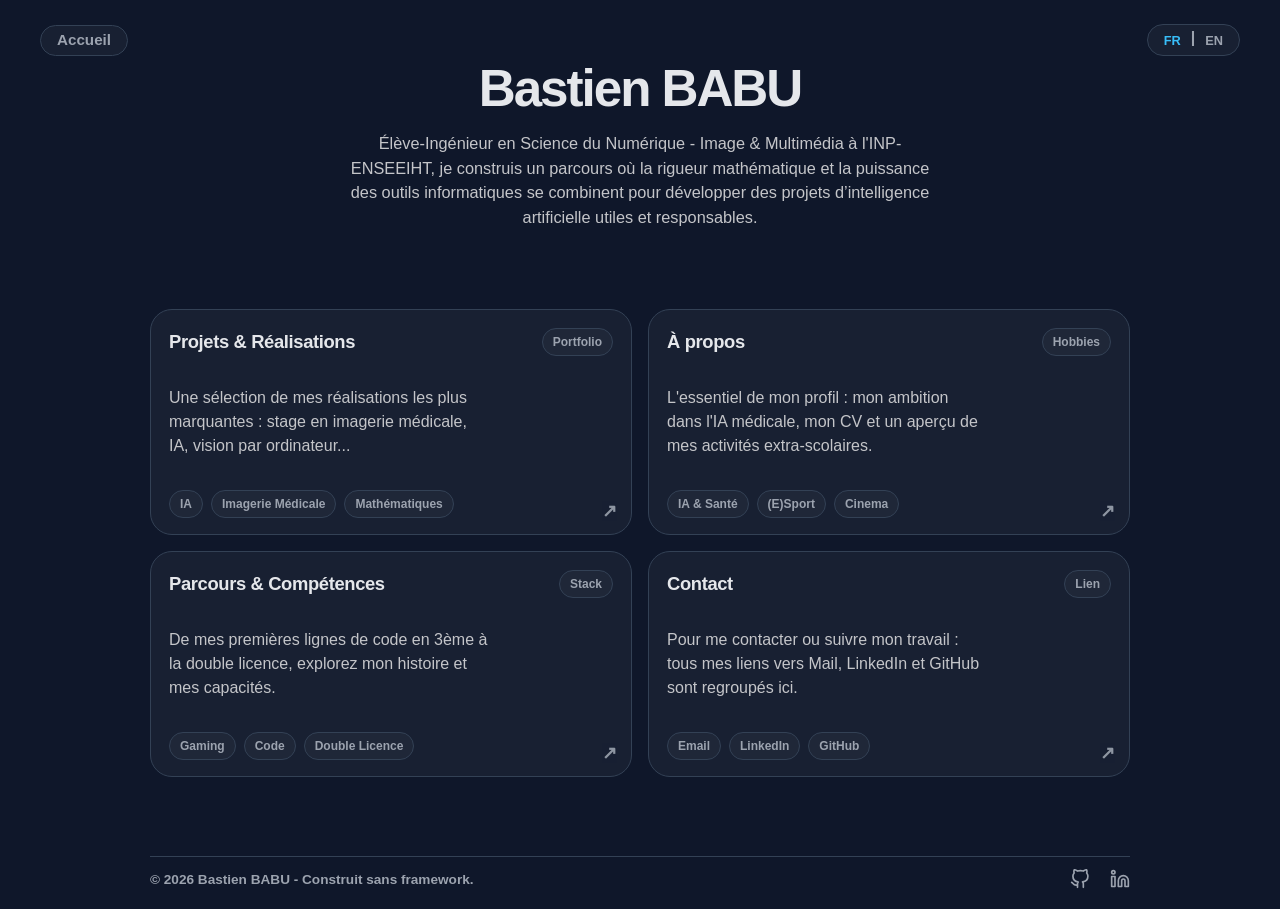
==== commit 07847aa3: "Corrected my currently situation" ====
--- a/index.html
+++ b/index.html
@@ -1,117 +1,129 @@
 <!DOCTYPE html>
 <html lang="fr">
-<head>
-    <meta charset="UTF-8">
-    <meta name="viewport" content="width=device-width, initial-scale=1.0">
-    <title>Bastien BABU | Accueil</title>
-    <link rel="stylesheet" href="css/style.css">
-</head>
+    <head>
+        <meta charset="UTF-8">
+        <meta name="viewport" content="width=device-width, initial-scale=1.0">
+        <title>Bastien BABU | Accueil</title>
+        <link rel="stylesheet" href="css/style.css">
+    </head>
 
-<body>
+    <body>
 
-    <!-- Header des boutons flottant -->
-    <header class="top-ctrl">
-        <div class="btn-container">
-            <button class="home-btn" onclick="window.location.href='index.html'">
-                Accueil
-            </button>
-        </div>
+        <!-- Header des boutons flottant -->
+        <header class="top-ctrl">
+            <div class="btn-container">
+                <button class="home-btn" onclick="window.location.href='index.html'">
+                    Accueil
+                </button>
+            </div>
 
-        <div class="btn-container">
-            <span class="btn-langue active">FR</span>
-            <span class="pipe">|</span>
-            <a href="en/index.html" class="btn-langue" style="text-decoration: none;">EN</a>
-        </div> 
-    </header>
+            <div class="btn-container">
+                <span class="btn-langue active">FR</span>
+                <span class="pipe">|</span>
+                <a href="en/index.html" class="btn-langue" style="text-decoration: none;">EN</a>
+            </div> 
+        </header>
 
-    <main> 
-        <!-- Hero section -->
-        <section id="hero">
-            <h1 class="h-name">Bastien BABU</h1>
-            <p class="h-para"> Étudiant en Double Licence Mathématiques & Informatique à l’Université de Toulouse, 
-                je construis un parcours où la rigueur mathématique et la puissance des outils informatiques 
-                se combinent pour développer des projets d’intelligence artificielle utiles et responsables.
-            </p>
-        </section>
+        <main> 
+            <!-- Hero section -->
+            <section id="hero">
+                <h1 class="h-name">Bastien BABU</h1>
+                <p class="h-para"> Élève-Ingénieur en Science du Numérique - Image & Multimédia à l'INP-ENSEEIHT, 
+                    je construis un parcours où la rigueur mathématique et la puissance des outils informatiques 
+                    se combinent pour développer des projets d’intelligence artificielle utiles et responsables.
+                </p>
+            </section>
 
-        <!-- Corps de page, Grid section -->
-        <section class="nav-grid" aria-label="Navigation principale">
-            <a class="nav-card" href="projects.html">
-                <div class="nav-card-top">
-                <h2>Projets & Réalisations</h2>
-                <span class="nav-chip">Portfolio</span>
-                </div>
-                <p>Une sélection de mes réalisations les plus marquantes : stage en imagerie médicale, IA, vision par ordinateur...</p>
-                <div class="nav-tags">
-                <span>IA</span><span>Imagerie Médicale</span><span>Mathématiques</span>
-                </div>
-                <span class="nav-arrow" aria-hidden="true">↗</span>
-            </a>
+            <!-- Corps de page, Grid section -->
+            <section class="nav-grid" aria-label="Navigation principale">
+                <a class="nav-card" href="projects.html">
+                    <div class="nav-card-top">
+                    <h2>Projets & Réalisations</h2>
+                    <span class="nav-chip">Portfolio</span>
+                    </div>
+                    <p>Une sélection de mes réalisations les plus marquantes : stage en imagerie médicale, IA, vision par ordinateur...</p>
+                    <div class="nav-tags">
+                    <span>IA</span><span>Imagerie Médicale</span><span>Mathématiques</span>
+                    </div>
+                    <span class="nav-arrow" aria-hidden="true">↗</span>
+                </a>
 
-            <a class="nav-card" href="about.html">
-                <div class="nav-card-top">
-                <h2>À propos</h2>
-                <span class="nav-chip">Hobbies</span>
-                </div>
-                <p>L'essentiel de mon profil : mon ambition dans l'IA médicale, mon CV et un aperçu de mes activités extra-scolaires.</p>
-                <div class="nav-tags">
-                <span>IA & Santé</span><span>(E)Sport</span><span>Cinema</span>
-                </div>
-                <span class="nav-arrow" aria-hidden="true">↗</span>
-            </a>
+                <a class="nav-card" href="about.html">
+                    <div class="nav-card-top">
+                    <h2>À propos</h2>
+                    <span class="nav-chip">Hobbies</span>
+                    </div>
+                    <p>L'essentiel de mon profil : mon ambition dans l'IA médicale, mon CV et un aperçu de mes activités extra-scolaires.</p>
+                    <div class="nav-tags">
+                    <span>IA & Santé</span><span>(E)Sport</span><span>Cinema</span>
+                    </div>
+                    <span class="nav-arrow" aria-hidden="true">↗</span>
+                </a>
 
-            <a class="nav-card" href="skills.html">
-                <div class="nav-card-top">
-                <h2>Parcours & Compétences</h2>
-                <span class="nav-chip">Stack</span>
-                </div>
-                <p>De mes premières lignes de code en 3ème à la double licence, explorez mon histoire et mes capacités.</p>
-                <div class="nav-tags">
-                <span>Gaming</span><span>Code</span><span>Double Licence</span>
-                </div>
-                <span class="nav-arrow" aria-hidden="true">↗</span>
-            </a>
+                <a class="nav-card" href="skills.html">
+                    <div class="nav-card-top">
+                    <h2>Parcours & Compétences</h2>
+                    <span class="nav-chip">Stack</span>
+                    </div>
+                    <p>De mes premières lignes de code en 3ème à la double licence, explorez mon histoire et mes capacités.</p>
+                    <div class="nav-tags">
+                    <span>Gaming</span><span>Code</span><span>Double Licence</span>
+                    </div>
+                    <span class="nav-arrow" aria-hidden="true">↗</span>
+                </a>
 
-            <a class="nav-card" href="contact.html">
-                <div class="nav-card-top">
-                <h2>Contact</h2>
-                <span class="nav-chip">Lien</span>
-                </div>
-                <p>Pour me contacter ou suivre mon travail : tous mes liens vers Mail, LinkedIn et GitHub sont regroupés ici.</p>
-                <div class="nav-tags">
-                <span>Email</span><span>LinkedIn</span><span>GitHub</span>
-                </div>
-                <span class="nav-arrow" aria-hidden="true">↗</span>
-            </a>
-        </section>
+                <a class="nav-card" href="contact.html">
+                    <div class="nav-card-top">
+                    <h2>Contact</h2>
+                    <span class="nav-chip">Lien</span>
+                    </div>
+                    <p>Pour me contacter ou suivre mon travail : tous mes liens vers Mail, LinkedIn et GitHub sont regroupés ici.</p>
+                    <div class="nav-tags">
+                    <span>Email</span><span>LinkedIn</span><span>GitHub</span>
+                    </div>
+                    <span class="nav-arrow" aria-hidden="true">↗</span>
+                </a>
+            </section>
 
 
-        
-    </main>
+            
+        </main>
 
 
-    <footer class="site-footer">
-        <div class="footer-content">
-            <p>© 2026 Bastien BABU - Construit sans framework.</p>
-            
-            <div class="social-links">
-                <a href="https://github.com/ByNeex" target="_blank" rel="noopener noreferrer" aria-label="GitHub de Bastien">
-                    <svg viewBox="0 0 24 24" width="20" height="20" stroke="currentColor" stroke-width="2" fill="none" stroke-linecap="round" stroke-linejoin="round">
-                        <path d="M9 19c-5 1.5-5-2.5-7-3m14 6v-3.87a3.37 3.37 0 0 0-.94-2.61c3.14-.35 6.44-1.54 6.44-7A5.44 5.44 0 0 0 20 4.77 5.07 5.07 0 0 0 19.91 1S18.73.65 16 2.48a13.38 13.38 0 0 0-7 0C6.27.65 5.09 1 5.09 1A5.07 5.07 0 0 0 5 4.77a5.44 5.44 0 0 0-1.5 3.78c0 5.42 3.3 6.61 6.44 7A3.37 3.37 0 0 0 9 18.13V22"></path>
-                    </svg>
-                </a>
+        <footer class="site-footer">
+            <div class="footer-content">
+                <p>© 2026 Bastien BABU - Construit sans framework.</p>
                 
-                <a href="https://www.linkedin.com/in/bastien-babu" target="_blank" rel="noopener noreferrer" aria-label="LinkedIn de Bastien">
-                    <svg viewBox="0 0 24 24" width="20" height="20" stroke="currentColor" stroke-width="2" fill="none" stroke-linecap="round" stroke-linejoin="round">
-                        <path d="M16 8a6 6 0 0 1 6 6v7h-4v-7a2 2 0 0 0-2-2 2 2 0 0 0-2 2v7h-4v-7a6 6 0 0 1 6-6z"></path>
-                        <rect x="2" y="9" width="4" height="12"></rect>
-                        <circle cx="4" cy="4" r="2"></circle>
-                    </svg>
-                </a>
+                <div class="social-links">
+                    <a href="https://github.com/ByNeex" target="_blank" rel="noopener noreferrer" aria-label="GitHub de Bastien">
+                        <svg viewBox="0 0 24 24" width="20" height="20" stroke="currentColor" stroke-width="2" fill="none" stroke-linecap="round" stroke-linejoin="round">
+                            <path d="M9 19c-5 1.5-5-2.5-7-3m14 6v-3.87a3.37 3.37 0 0 0-.94-2.61c3.14-.35 6.44-1.54 6.44-7A5.44 5.44 0 0 0 20 4.77 5.07 5.07 0 0 0 19.91 1S18.73.65 16 2.48a13.38 13.38 0 0 0-7 0C6.27.65 5.09 1 5.09 1A5.07 5.07 0 0 0 5 4.77a5.44 5.44 0 0 0-1.5 3.78c0 5.42 3.3 6.61 6.44 7A3.37 3.37 0 0 0 9 18.13V22"></path>
+                        </svg>
+                    </a>
+                    
+                    <a href="https://www.linkedin.com/in/bastien-babu" target="_blank" rel="noopener noreferrer" aria-label="LinkedIn de Bastien">
+                        <svg viewBox="0 0 24 24" width="20" height="20" stroke="currentColor" stroke-width="2" fill="none" stroke-linecap="round" stroke-linejoin="round">
+                            <path d="M16 8a6 6 0 0 1 6 6v7h-4v-7a2 2 0 0 0-2-2 2 2 0 0 0-2 2v7h-4v-7a6 6 0 0 1 6-6z"></path>
+                            <rect x="2" y="9" width="4" height="12"></rect>
+                            <circle cx="4" cy="4" r="2"></circle>
+                        </svg>
+                    </a>
+                </div>
             </div>
-        </div>
-    </footer>
+        </footer>
 
-    <script src="js/script.js"></script>
-</body>
+        <script src="js/script.js"></script>
+        <script>
+            (function () {
+                var workerUrl = "https://portfolio-tracker.bastien-dev.workers.dev/track";
+                var params = new URLSearchParams({
+                page: location.pathname,
+                ref: document.referrer || "direct",
+                });
+                new Image().src = workerUrl + "?" + params.toString();
+            })();
+        </script>
+
+
+    </body>
 </html>
